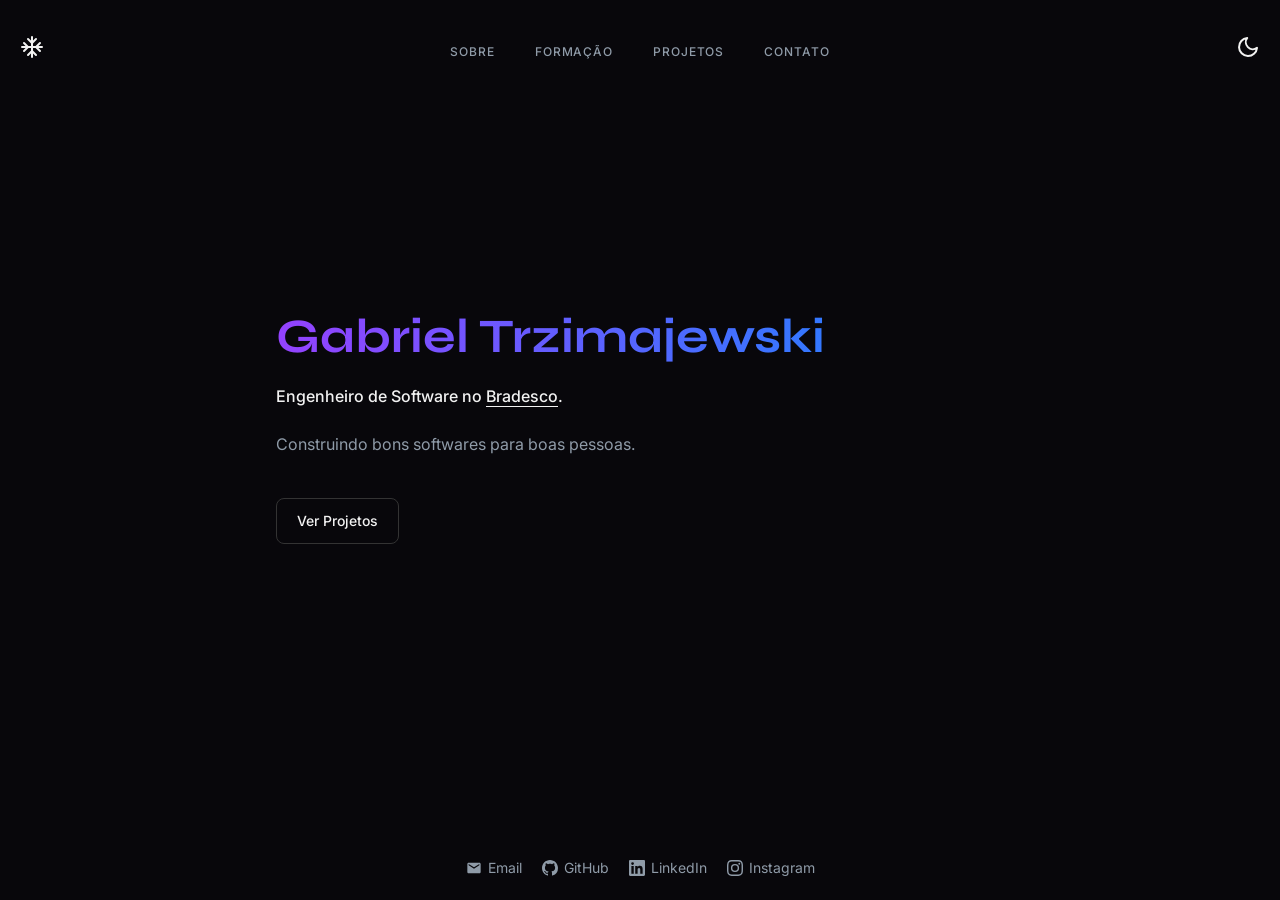
==== index.html @ 5c856bb3 "feat: complete portfolio — all 5 pages, CSS, JS, README" ====
<!DOCTYPE html>
<html lang="pt-BR">
<head>
  <meta charset="UTF-8" />
  <meta name="viewport" content="width=device-width, initial-scale=1.0" />
  <meta name="description" content="Gabriel Trzimajewski — Engenheiro de Software focado em backend, sistemas distribuídos e infraestrutura em nuvem." />
  <title>Gabriel Trzimajewski</title>
  <link rel="stylesheet" href="css/style.css" />
</head>
<body>

  <!-- ===== Navbar ===== -->
  <header class="navbar" role="banner">
    <!-- Logo -->
    <a href="index.html" class="navbar__logo" aria-label="Início">
      <!-- Snowflake icon (Lucide) -->
      <svg xmlns="http://www.w3.org/2000/svg" viewBox="0 0 24 24" fill="none" stroke="currentColor" stroke-width="2" stroke-linecap="round" stroke-linejoin="round" aria-hidden="true">
        <line x1="2" y1="12" x2="22" y2="12"/>
        <line x1="12" y1="2" x2="12" y2="22"/>
        <path d="M20 16l-4-4 4-4"/>
        <path d="M4 8l4 4-4 4"/>
        <path d="M16 4l-4 4-4-4"/>
        <path d="M8 20l4-4 4 4"/>
      </svg>
    </a>

    <!-- Right-side actions -->
    <div class="navbar__actions">
      <!-- Burger button (mobile only) -->
      <button id="burger-btn" class="btn-icon burger" aria-label="Abrir menu" aria-expanded="false" aria-controls="main-nav">
        <svg xmlns="http://www.w3.org/2000/svg" viewBox="0 0 24 24" fill="none" stroke="currentColor" stroke-width="2" stroke-linecap="round" stroke-linejoin="round" aria-hidden="true">
          <line x1="3" y1="6" x2="21" y2="6"/>
          <line x1="3" y1="12" x2="21" y2="12"/>
          <line x1="3" y1="18" x2="21" y2="18"/>
        </svg>
      </button>
      <!-- Theme toggle -->
      <button id="theme-toggle" class="btn-icon" aria-label="Ativar tema claro">
        <svg xmlns="http://www.w3.org/2000/svg" viewBox="0 0 24 24" fill="none" stroke="currentColor" stroke-width="2" stroke-linecap="round" stroke-linejoin="round" aria-hidden="true">
          <path d="M21 12.79A9 9 0 1111.21 3 7 7 0 0021 12.79z"/>
        </svg>
      </button>
    </div>

    <!-- Navigation links -->
    <nav id="main-nav" class="navbar__nav" aria-label="Navegação principal">
      <ul>
        <li><a href="sobre.html">Sobre</a></li>
        <li><a href="formacao.html">Formação</a></li>
        <li><a href="projetos.html">Projetos</a></li>
        <li><a href="contato.html">Contato</a></li>
      </ul>
    </nav>
  </header>

  <!-- ===== Home content ===== -->
  <div class="home-wrapper">
    <div class="home-content">
      <main class="home-inner">
        <h1>Gabriel Trzimajewski</h1>
        <div class="home-tagline">
          <strong>Engenheiro de Software no <a href="https://banco.bradesco" target="_blank" rel="noreferrer">Bradesco</a>.</strong>
          <p>Construindo bons softwares para boas pessoas.</p>
        </div>
        <a href="projetos.html" class="home-cta">Ver Projetos</a>
      </main>
    </div>

    <!-- ===== Footer ===== -->
    <footer>
      <a href="contato.html" class="footer__email" aria-label="Email">
        <svg viewBox="0 0 24 24" aria-hidden="true"><path d="M20 4H4c-1.1 0-2 .9-2 2v12c0 1.1.9 2 2 2h16c1.1 0 2-.9 2-2V6c0-1.1-.9-2-2-2zm0 4l-8 5-8-5V6l8 5 8-5v2z"/></svg>
        <span class="footer__label">Email</span>
      </a>
      <a href="https://github.com/Sn0wye" target="_blank" rel="noreferrer" class="footer__github" aria-label="GitHub">
        <svg viewBox="0 0 24 24" aria-hidden="true"><path d="M12 0C5.37 0 0 5.37 0 12c0 5.31 3.435 9.795 8.205 11.385.6.105.825-.255.825-.57 0-.285-.015-1.23-.015-2.235-3.015.555-3.795-.735-4.035-1.41-.135-.345-.72-1.41-1.23-1.695-.42-.225-1.02-.78-.015-.795.945-.015 1.62.87 1.845 1.23 1.08 1.815 2.805 1.305 3.495.99.105-.78.42-1.305.765-1.605-2.67-.3-5.46-1.335-5.46-5.925 0-1.305.465-2.385 1.23-3.225-.12-.3-.54-1.53.12-3.18 0 0 1.005-.315 3.3 1.23.96-.27 1.98-.405 3-.405s2.04.135 3 .405c2.295-1.56 3.3-1.23 3.3-1.23.66 1.65.24 2.88.12 3.18.765.84 1.23 1.905 1.23 3.225 0 4.605-2.805 5.625-5.475 5.925.435.375.81 1.095.81 2.22 0 1.605-.015 2.895-.015 3.3 0 .315.225.69.825.57A12.02 12.02 0 0024 12c0-6.63-5.37-12-12-12z"/></svg>
        <span class="footer__label">GitHub</span>
      </a>
      <a href="https://linkedin.com/in/trzimajewski" target="_blank" rel="noreferrer" class="footer__linkedin" aria-label="LinkedIn">
        <svg viewBox="0 0 24 24" aria-hidden="true"><path d="M20.447 20.452h-3.554v-5.569c0-1.328-.027-3.037-1.852-3.037-1.853 0-2.136 1.445-2.136 2.939v5.667H9.351V9h3.414v1.561h.046c.477-.9 1.637-1.85 3.37-1.85 3.601 0 4.267 2.37 4.267 5.455v6.286zM5.337 7.433a2.062 2.062 0 01-2.063-2.065 2.064 2.064 0 112.063 2.065zm1.782 13.019H3.555V9h3.564v11.452zM22.225 0H1.771C.792 0 0 .774 0 1.729v20.542C0 23.227.792 24 1.771 24h20.451C23.2 24 24 23.227 24 22.271V1.729C24 .774 23.2 0 22.222 0h.003z"/></svg>
        <span class="footer__label">LinkedIn</span>
      </a>
      <a href="https://instagram.com/gabtrzimajewski" target="_blank" rel="noreferrer" class="footer__instagram" aria-label="Instagram">
        <svg viewBox="0 0 24 24" aria-hidden="true"><path d="M12 2.163c3.204 0 3.584.012 4.85.07 3.252.148 4.771 1.691 4.919 4.919.058 1.265.069 1.645.069 4.849 0 3.205-.012 3.584-.069 4.849-.149 3.225-1.664 4.771-4.919 4.919-1.266.058-1.644.07-4.85.07-3.204 0-3.584-.012-4.849-.07-3.26-.149-4.771-1.699-4.919-4.92-.058-1.265-.07-1.644-.07-4.849 0-3.204.013-3.583.07-4.849.149-3.227 1.664-4.771 4.919-4.919 1.266-.057 1.645-.069 4.849-.069zM12 0C8.741 0 8.333.014 7.053.072 2.695.272.273 2.69.073 7.052.014 8.333 0 8.741 0 12c0 3.259.014 3.668.072 4.948.2 4.358 2.618 6.78 6.98 6.98C8.333 23.986 8.741 24 12 24c3.259 0 3.668-.014 4.948-.072 4.354-.2 6.782-2.618 6.979-6.98.059-1.28.073-1.689.073-4.948 0-3.259-.014-3.667-.072-4.947-.196-4.354-2.617-6.78-6.979-6.98C15.668.014 15.259 0 12 0zm0 5.838a6.162 6.162 0 100 12.324 6.162 6.162 0 000-12.324zM12 16a4 4 0 110-8 4 4 0 010 8zm6.406-11.845a1.44 1.44 0 100 2.881 1.44 1.44 0 000-2.881z"/></svg>
        <span class="footer__label">Instagram</span>
      </a>
    </footer>
  </div>

  <script src="js/main.js" defer></script>
</body>
</html>
---- css/style.css ----
/* =========================================
   Google Fonts
   ========================================= */
@import url('https://fonts.googleapis.com/css2?family=Inter:wght@400;500;700&family=Syne:wght@700&display=swap');

/* =========================================
   CSS Variables (dark theme default)
   ========================================= */
:root {
  /* Core palette */
  --bg:              #08070b;
  --primary:         #f2f2f2;
  --secondary:       #8f9ba8;
  --hover:           #212024;
  --border:          #333333;
  --scrollbar-track: #151417;

  /* Gradient accent colors */
  --pink:   #ff80bf;
  --purple: #9580ff;
  --cyan:   #80ffea;
  --green:  #8aff80;
  --blue:   #3378ff;
  --violet: #9442fe;
  --orange: #ffca80;
  --yellow: #ffff80;

  /* Social brand colors */
  --linkedin:  #0077b5;
  --instagram: #e1306c;

  /* Layout */
  --nav-desktop: 60px;
  --nav-mobile:  110px;
  --max-w:       48rem;
}

/* Light theme overrides */
body.light {
  --bg:              #f9f9f9;
  --primary:         #1a1a1a;
  --secondary:       #666666;
  --hover:           #ebebeb;
  --border:          #e5e5e5;
  --scrollbar-track: #e0e0e0;
}

/* =========================================
   Reset & Base
   ========================================= */
*, *::before, *::after {
  box-sizing: border-box;
  margin: 0;
  padding: 0;
}

html {
  scroll-behavior: smooth;
}

body {
  background-color: var(--bg);
  color: var(--secondary);
  font-family: 'Inter', sans-serif;
  font-size: 1rem;
  line-height: 1.75;
  transition: background-color 0.2s ease-in-out, color 0.2s ease-in-out;
  -webkit-font-smoothing: antialiased;
}

/* Custom scrollbar */
::-webkit-scrollbar {
  width: 6px;
}
::-webkit-scrollbar-track {
  background: var(--scrollbar-track);
}
::-webkit-scrollbar-thumb {
  background: var(--primary);
  border-radius: 8px;
}

/* =========================================
   Typography
   ========================================= */
h1 {
  font-family: 'Syne', sans-serif;
  font-size: 3rem;
  line-height: 3.125rem;
  margin-bottom: 1.25rem;
  /* Gradient text — colour set per-page via class */
  background-clip: text;
  -webkit-background-clip: text;
  -webkit-text-fill-color: transparent;
  color: var(--primary); /* fallback for browsers without gradient-clip */
}

h2 {
  font-family: 'Syne', sans-serif;
  font-size: 1.5rem;
  color: var(--primary);
  margin-top: 3.5rem;
  margin-bottom: 0;
}

h3 {
  font-size: 1.125rem;
  font-weight: 700;
  color: var(--primary);
  margin-top: 1.25rem;
}

p {
  color: var(--secondary);
  margin: 1.25rem 0;
}

a {
  color: var(--primary);
  text-decoration: none;
  border-bottom: 1px solid var(--primary);
  transition: opacity 0.2s ease-in-out;
}
a:hover,
a:focus {
  opacity: 0.8;
}

/* Focus ring for keyboard navigation */
:focus-visible {
  outline: 2px solid var(--primary);
  outline-offset: 2px;
}

strong {
  color: var(--primary);
  font-weight: 500;
}

code {
  background: #151417;
  color: var(--primary);
  font-size: 0.9375rem;
  padding: 0.125rem 0.375rem;
  border-radius: 0.5rem;
}

ul {
  list-style: disc;
  list-style-position: inside;
}

li {
  color: var(--secondary);
  margin: 0.25rem 0;
}

img {
  border-radius: 0.5rem;
  max-width: 100%;
  height: auto;
  display: block;
}

/* =========================================
   Layout Shell
   ========================================= */
.page-wrapper {
  min-height: 100vh;
  display: flex;
  flex-direction: column;
}

/* Main content container — shared by all inner pages */
.container {
  width: 100%;
  max-width: var(--max-w);
  margin: 0 auto;
  padding: var(--nav-mobile) 1.25rem 2.5rem;
  flex: 1;
}

/* =========================================
   Navbar
   ========================================= */
.navbar {
  position: absolute;
  top: 0;
  left: 0;
  right: 0;
  z-index: 30;
  min-height: var(--nav-desktop);
  display: flex;
  flex-wrap: wrap;
  align-items: center;
  padding: 0.75rem 0;
}

/* Logo — snowflake icon */
.navbar__logo {
  order: 1;
  margin-left: 0.75rem;
  display: flex;
  align-items: center;
  border-bottom: none;
  padding: 0.5rem;
  border-radius: 0.5rem;
  color: var(--primary);
  transition: background-color 0.2s ease-in-out;
}
.navbar__logo:hover,
.navbar__logo:focus {
  background-color: var(--hover);
  opacity: 1;
}
.navbar__logo svg {
  width: 24px;
  height: 24px;
}

/* Nav links */
.navbar__nav {
  order: 3;
  flex: 1;
  flex-basis: 100%;
  text-align: center;
  overflow-x: auto;
}
.navbar__nav ul {
  display: inline-flex;
  list-style: none;
  justify-content: center;
  position: relative;
  top: 5px;
}
.navbar__nav li {
  list-style: none;
}
.navbar__nav a {
  position: relative;
  display: inline-block;
  padding: 1.25rem;
  font-size: 0.75rem;
  font-weight: 500;
  text-transform: uppercase;
  letter-spacing: 0.075em;
  color: var(--secondary);
  border-bottom: none;
  transition: color 0.2s ease-in-out;
}
.navbar__nav a:hover,
.navbar__nav a:focus {
  color: var(--primary);
  opacity: 1;
}
.navbar__nav a.active {
  color: var(--primary);
}
/* Active indicator — short white line above link text */
.navbar__nav a.active::after {
  content: '';
  position: absolute;
  left: 0;
  right: 0;
  top: 1.125rem;
  height: 1px;
  width: 1.25rem;
  background: var(--primary);
  margin: 0 auto;
}

/* Right-side actions */
.navbar__actions {
  order: 2;
  margin-left: auto;
  margin-right: 0.75rem;
  display: flex;
  align-items: center;
  gap: 0.25rem;
}

/* Icon button (theme toggle, burger) */
.btn-icon {
  display: flex;
  align-items: center;
  justify-content: center;
  background: transparent;
  border: none;
  border-radius: 0.5rem;
  padding: 0.5rem;
  cursor: pointer;
  color: var(--primary);
  transition: background-color 0.2s ease-in-out;
}
.btn-icon:hover {
  background-color: var(--hover);
}
.btn-icon svg {
  width: 24px;
  height: 24px;
}

/* Burger button — hidden on desktop */
.burger {
  display: none;
}

/* =========================================
   Footer
   ========================================= */
footer {
  display: flex;
  align-items: center;
  justify-content: center;
  gap: 1.25rem;
  padding: 1.25rem 0;
  background: transparent;
}
footer a {
  display: flex;
  align-items: center;
  gap: 0.375rem;
  border-bottom: none;
  color: var(--secondary);
  font-size: 0.875rem;
  transition: color 0.2s ease-in-out, opacity 0.2s ease-in-out;
}
footer a:hover {
  opacity: 1;
}
footer a svg {
  width: 16px;
  height: 16px;
  flex-shrink: 0;
  fill: currentColor;
}
footer .footer__github:hover   { color: var(--primary); }
footer .footer__linkedin:hover { color: var(--linkedin); }
footer .footer__instagram:hover{ color: var(--instagram); }
footer .footer__email:hover    { color: var(--primary); }

/* Labels hidden on mobile, shown on desktop */
.footer__label {
  display: none;
}

/* =========================================
   Home Page
   ========================================= */
.home-wrapper {
  min-height: 100vh;
  display: flex;
  flex-direction: column;
}

.home-content {
  flex: 1;
  display: flex;
  align-items: center;
  max-width: var(--max-w);
  width: 100%;
  margin: 0 auto;
  padding: var(--nav-mobile) 1.25rem 2.5rem;
}

.home-inner {
  position: relative;
  z-index: 10;
}

.home-inner h1 {
  background-image: linear-gradient(to right, var(--violet), var(--blue));
}

.home-tagline {
  display: flex;
  flex-direction: column;
}

.home-cta {
  display: inline-block;
  margin-top: 1.25rem;
  padding: 0.625rem 1.25rem;
  border: 1px solid var(--border);
  border-bottom: 1px solid var(--border);
  border-radius: 0.5rem;
  color: var(--primary);
  font-size: 0.875rem;
  font-weight: 500;
  transition: background-color 0.2s ease-in-out, border-color 0.2s ease-in-out;
}
.home-cta:hover {
  background-color: var(--hover);
  border-color: var(--primary);
  opacity: 1;
}

/* =========================================
   Per-page h1 gradient classes
   ========================================= */
.grad-sobre    h1 { background-image: linear-gradient(to bottom right, var(--pink), var(--purple)); }
.grad-formacao h1 { background-image: linear-gradient(to bottom right, var(--orange), var(--yellow)); }
.grad-projetos h1 { background-image: linear-gradient(to bottom right, var(--cyan), var(--green)); }
.grad-contato  h1 { background-image: linear-gradient(to bottom right, var(--purple), var(--cyan)); }

/* =========================================
   Two-column layout (sobre page)
   ========================================= */
.two-col {
  display: flex;
  flex-direction: column;
  justify-content: space-between;
  gap: 1.25rem;
  margin: 1rem 0;
}
.two-col__col {
  width: 100%;
}

/* =========================================
   Career / Education entries
   ========================================= */
.entry {
  margin-bottom: 2.5rem;
}
.entry h3 {
  margin-top: 1.25rem;
}
.entry p {
  margin: 0;
}
.entry .entry__sub {
  margin-top: 0.125rem;
}
/* Span mimicking an anchor for non-linked companies */
.entry__company-label {
  color: var(--primary);
  border-bottom: 1px solid var(--primary);
  cursor: default;
  transition: opacity 0.2s ease-in-out;
}

/* =========================================
   Skill tags (formacao page)
   ========================================= */
.skills {
  display: flex;
  flex-wrap: wrap;
  gap: 0.5rem;
  margin-top: 1rem;
}
.skill-tag {
  display: inline-block;
  padding: 0.25rem 0.75rem;
  border: 1px solid var(--border);
  border-radius: 9999px;
  font-size: 0.8125rem;
  color: var(--secondary);
  transition: color 0.2s ease-in-out, border-color 0.2s ease-in-out;
}
.skill-tag:hover {
  color: var(--primary);
  border-color: var(--primary);
}

/* =========================================
   Featured Project cards (projetos page)
   ========================================= */
.featured-projects {
  display: flex;
  flex-wrap: wrap;
  margin-top: 0.625rem;
  margin-bottom: -1.25rem;
}

.project-card {
  position: relative;
  display: flex;
  flex-direction: column;
  min-width: 160px;
  max-width: 160px;
  padding: 1.25rem;
  border-bottom: none;
  border-radius: 0.5rem;
  color: inherit;
  transition: opacity 0.2s ease-in-out;
}
.project-card:hover {
  opacity: 1;
}
/* Hover background via pseudo-element (avoids layout shift) */
.project-card::before {
  content: '';
  position: absolute;
  inset: 0;
  z-index: -1;
  border-radius: 0.5rem;
  background-color: var(--hover);
  opacity: 0;
  transition: opacity 0.2s ease-in-out;
}
.project-card:hover::before {
  opacity: 1;
}
.project-card h3 {
  margin: 0 0 0.25rem;
  padding: 0;
  font-size: 1.125rem;
  color: var(--primary);
}
.project-card p {
  margin: 0;
  line-height: 1.5;
  font-size: 0.875rem;
}

/* All projects + crafts two-column grid */
.projects-cols {
  display: grid;
  grid-template-columns: 1fr 1fr;
  gap: 0 2rem;
}

/* =========================================
   Contact Form (contato page)
   ========================================= */
.contact-form {
  max-width: 400px;
  display: flex;
  flex-direction: column;
  gap: 0.5rem;
  margin-top: 1.25rem;
}

.form-group {
  display: flex;
  flex-direction: column;
  gap: 0.25rem;
}

.form-group label {
  font-size: 0.875rem;
  color: var(--secondary);
  text-transform: lowercase;
}

.form-group input,
.form-group textarea {
  background: var(--hover);
  border: 1px solid var(--border);
  border-radius: 0.5rem;
  color: var(--primary);
  font-family: 'Inter', sans-serif;
  font-size: 1rem;
  padding: 0.5rem 0.75rem;
  outline: none;
  width: 100%;
  transition: border-color 0.2s ease-in-out;
}
.form-group input:focus,
.form-group textarea:focus {
  border-color: var(--primary);
}
.form-group input::placeholder,
.form-group textarea::placeholder {
  color: var(--secondary);
  opacity: 0.6;
}
.form-group textarea {
  resize: vertical;
  min-height: 120px;
}

/* Inline field error */
.field-error {
  font-size: 0.8125rem;
  color: #ff9580;
  display: none;
}
.field-error.visible {
  display: block;
}

/* Submit button */
.btn-submit {
  margin-top: 0.75rem;
  padding: 0.625rem 1.25rem;
  border: 1px solid var(--border);
  border-radius: 0.5rem;
  background: var(--primary);
  color: var(--bg);
  font-family: 'Inter', sans-serif;
  font-size: 1rem;
  font-weight: 500;
  cursor: pointer;
  width: 100%;
  transition: background-color 0.2s ease-in-out, color 0.2s ease-in-out, border-color 0.2s ease-in-out;
}
.btn-submit:hover {
  background: transparent;
  color: var(--primary);
  border-color: var(--primary);
}

/* Success message (hidden by default) */
.form-success {
  display: none;
  padding: 1rem;
  border: 1px solid var(--border);
  border-radius: 0.5rem;
  color: var(--green);
  font-size: 0.9375rem;
  margin-top: 1rem;
}
.form-success.visible {
  display: block;
}

/* =========================================
   Responsive — Desktop >= 768px
   ========================================= */
@media (min-width: 768px) {
  /* Reduce top padding now that navbar is single-row */
  .container {
    padding-top: var(--nav-desktop);
  }

  /* Restore natural navbar order */
  .navbar__nav {
    order: 2;
    flex-basis: initial;
  }
  .navbar__actions {
    order: 3;
  }

  /* Two-column layout unlocks on desktop */
  .two-col {
    flex-direction: row;
  }
  .two-col__col {
    width: 48%;
  }

  /* Show footer text labels */
  .footer__label {
    display: block;
  }

  /* Home page top padding adjustment */
  .home-content {
    padding-top: var(--nav-desktop);
  }
}

/* =========================================
   Responsive — Mobile < 768px
   ========================================= */
@media (max-width: 767px) {
  /* Smaller h1 on narrow screens */
  h1 {
    font-size: 2.25rem;
    line-height: 2.5rem;
  }

  /* Show burger, hide nav by default */
  .burger {
    display: flex;
  }
  .navbar__nav {
    display: none;
  }
  .navbar__nav.open {
    display: block;
  }

  /* Stack projects to single column */
  .projects-cols {
    grid-template-columns: 1fr;
  }

  /* Project cards go full-width on mobile */
  .project-card {
    max-width: 100%;
    min-width: 0;
  }
}
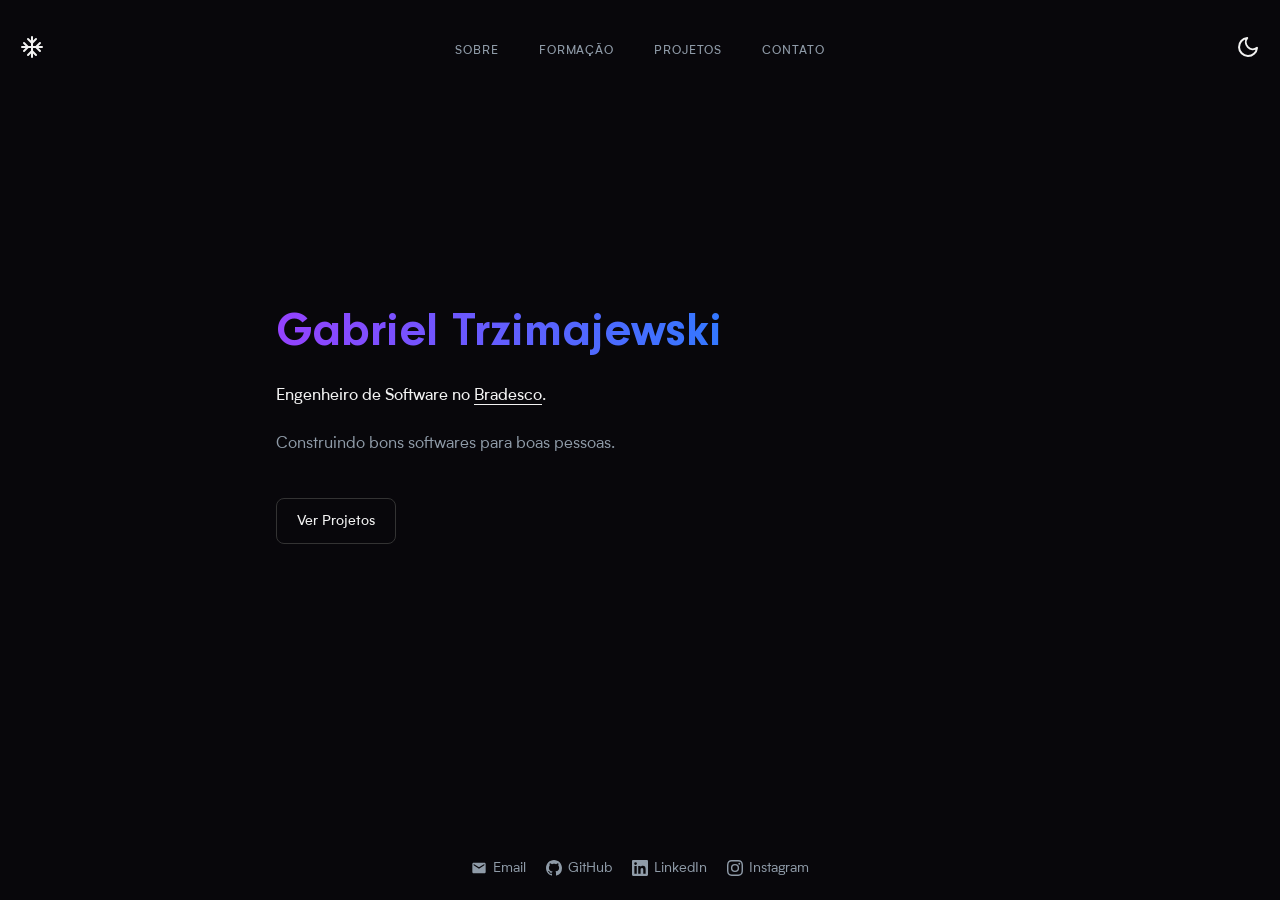
==== commit fa94bb0b: "feat: add homepage with fixed navbar styling" ====
--- a/index.html
+++ b/index.html
@@ -9,29 +9,22 @@
 </head>
 <body>
 
-  <!-- ===== Navbar ===== -->
+  <!-- Navbar -->
   <header class="navbar" role="banner">
-    <!-- Logo -->
     <a href="index.html" class="navbar__logo" aria-label="Início">
-      <!-- Snowflake icon (Lucide) -->
+      <!-- Snowflake icon -->
       <svg xmlns="http://www.w3.org/2000/svg" viewBox="0 0 24 24" fill="none" stroke="currentColor" stroke-width="2" stroke-linecap="round" stroke-linejoin="round" aria-hidden="true">
-        <line x1="2" y1="12" x2="22" y2="12"/>
-        <line x1="12" y1="2" x2="12" y2="22"/>
-        <path d="M20 16l-4-4 4-4"/>
-        <path d="M4 8l4 4-4 4"/>
-        <path d="M16 4l-4 4-4-4"/>
-        <path d="M8 20l4-4 4 4"/>
+        <line x1="2" y1="12" x2="22" y2="12"/><line x1="12" y1="2" x2="12" y2="22"/>
+        <path d="M20 16l-4-4 4-4"/><path d="M4 8l4 4-4 4"/>
+        <path d="M16 4l-4 4-4-4"/><path d="M8 20l4-4 4 4"/>
       </svg>
     </a>
 
-    <!-- Right-side actions -->
     <div class="navbar__actions">
-      <!-- Burger button (mobile only) -->
+      <!-- Burger (mobile only) -->
       <button id="burger-btn" class="btn-icon burger" aria-label="Abrir menu" aria-expanded="false" aria-controls="main-nav">
         <svg xmlns="http://www.w3.org/2000/svg" viewBox="0 0 24 24" fill="none" stroke="currentColor" stroke-width="2" stroke-linecap="round" stroke-linejoin="round" aria-hidden="true">
-          <line x1="3" y1="6" x2="21" y2="6"/>
-          <line x1="3" y1="12" x2="21" y2="12"/>
-          <line x1="3" y1="18" x2="21" y2="18"/>
+          <line x1="3" y1="6" x2="21" y2="6"/><line x1="3" y1="12" x2="21" y2="12"/><line x1="3" y1="18" x2="21" y2="18"/>
         </svg>
       </button>
       <!-- Theme toggle -->
@@ -42,7 +35,7 @@
       </button>
     </div>
 
-    <!-- Navigation links -->
+    <!-- Nav -->
     <nav id="main-nav" class="navbar__nav" aria-label="Navegação principal">
       <ul>
         <li><a href="sobre.html">Sobre</a></li>
@@ -53,7 +46,7 @@
     </nav>
   </header>
 
-  <!-- ===== Home content ===== -->
+  <!-- Home content -->
   <div class="home-wrapper">
     <div class="home-content">
       <main class="home-inner">
@@ -66,7 +59,7 @@
       </main>
     </div>
 
-    <!-- ===== Footer ===== -->
+    <!-- Footer -->
     <footer>
       <a href="contato.html" class="footer__email" aria-label="Email">
         <svg viewBox="0 0 24 24" aria-hidden="true"><path d="M20 4H4c-1.1 0-2 .9-2 2v12c0 1.1.9 2 2 2h16c1.1 0 2-.9 2-2V6c0-1.1-.9-2-2-2zm0 4l-8 5-8-5V6l8 5 8-5v2z"/></svg>
--- a/css/style.css
+++ b/css/style.css
@@ -1,687 +1,805 @@
 /* =========================================
-   Google Fonts
-   ========================================= */
-@import url('https://fonts.googleapis.com/css2?family=Inter:wght@400;500;700&family=Syne:wght@700&display=swap');
+   Custom Fonts (@font-face)
+   ========================================= */
+
+/* Biotif - Body font */
+@font-face {
+	font-family: "Biotif";
+	src: url("../assets/fonts/Biotif-Regular.woff2") format("woff2");
+	font-weight: 400;
+	font-style: normal;
+	font-display: swap;
+}
+
+@font-face {
+	font-family: "Biotif";
+	src: url("../assets/fonts/Biotif-Medium.woff2") format("woff2");
+	font-weight: 500;
+	font-style: normal;
+	font-display: swap;
+}
+
+@font-face {
+	font-family: "Biotif";
+	src: url("../assets/fonts/Biotif-Bold.woff2") format("woff2");
+	font-weight: 700;
+	font-style: normal;
+	font-display: swap;
+}
+
+@font-face {
+	font-family: "Biotif";
+	src: url("../assets/fonts/Biotif-RegularItalic.woff2") format("woff2");
+	font-weight: 400;
+	font-style: italic;
+	font-display: swap;
+}
+
+/* NeuzeitGrotesk - Heading font */
+@font-face {
+	font-family: "NeuzeitGrotesk";
+	src: url("../assets/fonts/NeuzeitGrotesk-Bold.woff2") format("woff2");
+	font-weight: 700;
+	font-style: normal;
+	font-display: swap;
+}
 
 /* =========================================
    CSS Variables (dark theme default)
    ========================================= */
 :root {
-  /* Core palette */
-  --bg:              #08070b;
-  --primary:         #f2f2f2;
-  --secondary:       #8f9ba8;
-  --hover:           #212024;
-  --border:          #333333;
-  --scrollbar-track: #151417;
-
-  /* Gradient accent colors */
-  --pink:   #ff80bf;
-  --purple: #9580ff;
-  --cyan:   #80ffea;
-  --green:  #8aff80;
-  --blue:   #3378ff;
-  --violet: #9442fe;
-  --orange: #ffca80;
-  --yellow: #ffff80;
-
-  /* Social brand colors */
-  --linkedin:  #0077b5;
-  --instagram: #e1306c;
-
-  /* Layout */
-  --nav-desktop: 60px;
-  --nav-mobile:  110px;
-  --max-w:       48rem;
+	/* Core palette */
+	--bg: #08070b;
+	--primary: #f2f2f2;
+	--secondary: #8f9ba8;
+	--hover: #212024;
+	--border: #333333;
+	--scrollbar-track: #151417;
+
+	/* Gradient accent colors */
+	--pink: #ff80bf;
+	--purple: #9580ff;
+	--cyan: #80ffea;
+	--green: #8aff80;
+	--blue: #3378ff;
+	--violet: #9442fe;
+	--orange: #ffca80;
+	--yellow: #ffff80;
+
+	/* Social brand colors */
+	--linkedin: #0077b5;
+	--instagram: #e1306c;
+
+	/* Layout */
+	--nav-desktop: 60px;
+	--nav-mobile: 110px;
+	--max-w: 48rem;
 }
 
 /* Light theme overrides */
 body.light {
-  --bg:              #f9f9f9;
-  --primary:         #1a1a1a;
-  --secondary:       #666666;
-  --hover:           #ebebeb;
-  --border:          #e5e5e5;
-  --scrollbar-track: #e0e0e0;
+	--bg: #f9f9f9;
+	--primary: #1a1a1a;
+	--secondary: #666666;
+	--hover: #ebebeb;
+	--border: #e5e5e5;
+	--scrollbar-track: #e0e0e0;
 }
 
 /* =========================================
    Reset & Base
    ========================================= */
-*, *::before, *::after {
-  box-sizing: border-box;
-  margin: 0;
-  padding: 0;
+*,
+*::before,
+*::after {
+	box-sizing: border-box;
+	margin: 0;
+	padding: 0;
 }
 
 html {
-  scroll-behavior: smooth;
+	scroll-behavior: smooth;
 }
 
 body {
-  background-color: var(--bg);
-  color: var(--secondary);
-  font-family: 'Inter', sans-serif;
-  font-size: 1rem;
-  line-height: 1.75;
-  transition: background-color 0.2s ease-in-out, color 0.2s ease-in-out;
-  -webkit-font-smoothing: antialiased;
+	background-color: var(--bg);
+	color: var(--secondary);
+	font-family:
+		"Biotif",
+		-apple-system,
+		BlinkMacSystemFont,
+		"Segoe UI",
+		sans-serif;
+	font-size: 1rem;
+	line-height: 1.75;
+	transition:
+		background-color 0.2s ease-in-out,
+		color 0.2s ease-in-out;
+	-webkit-font-smoothing: antialiased;
 }
 
 /* Custom scrollbar */
 ::-webkit-scrollbar {
-  width: 6px;
+	width: 6px;
 }
 ::-webkit-scrollbar-track {
-  background: var(--scrollbar-track);
+	background: var(--scrollbar-track);
 }
 ::-webkit-scrollbar-thumb {
-  background: var(--primary);
-  border-radius: 8px;
+	background: var(--primary);
+	border-radius: 8px;
 }
 
 /* =========================================
    Typography
    ========================================= */
 h1 {
-  font-family: 'Syne', sans-serif;
-  font-size: 3rem;
-  line-height: 3.125rem;
-  margin-bottom: 1.25rem;
-  /* Gradient text — colour set per-page via class */
-  background-clip: text;
-  -webkit-background-clip: text;
-  -webkit-text-fill-color: transparent;
-  color: var(--primary); /* fallback for browsers without gradient-clip */
+	font-family:
+		"NeuzeitGrotesk",
+		-apple-system,
+		BlinkMacSystemFont,
+		"Segoe UI",
+		sans-serif;
+	font-size: 3rem;
+	line-height: 3.125rem;
+	margin-bottom: 1.25rem;
+	/* Gradient text — colour set per-page via class */
+	background-clip: text;
+	-webkit-background-clip: text;
+	-webkit-text-fill-color: transparent;
+	color: var(--primary); /* fallback for browsers without gradient-clip */
 }
 
 h2 {
-  font-family: 'Syne', sans-serif;
-  font-size: 1.5rem;
-  color: var(--primary);
-  margin-top: 3.5rem;
-  margin-bottom: 0;
+	font-family:
+		"NeuzeitGrotesk",
+		-apple-system,
+		BlinkMacSystemFont,
+		"Segoe UI",
+		sans-serif;
+	font-size: 1.5rem;
+	color: var(--primary);
+	margin-top: 3.5rem;
+	margin-bottom: 0;
 }
 
 h3 {
-  font-size: 1.125rem;
-  font-weight: 700;
-  color: var(--primary);
-  margin-top: 1.25rem;
+	font-size: 1.125rem;
+	font-weight: 700;
+	color: var(--primary);
+	margin-top: 1.25rem;
 }
 
 p {
-  color: var(--secondary);
-  margin: 1.25rem 0;
+	color: var(--secondary);
+	margin: 1.25rem 0;
 }
 
 a {
-  color: var(--primary);
-  text-decoration: none;
-  border-bottom: 1px solid var(--primary);
-  transition: opacity 0.2s ease-in-out;
+	color: var(--primary);
+	text-decoration: none;
+	border-bottom: 1px solid var(--primary);
+	transition: opacity 0.2s ease-in-out;
 }
 a:hover,
 a:focus {
-  opacity: 0.8;
+	opacity: 0.8;
 }
 
 /* Focus ring for keyboard navigation */
 :focus-visible {
-  outline: 2px solid var(--primary);
-  outline-offset: 2px;
+	outline: 2px solid var(--primary);
+	outline-offset: 2px;
 }
 
 strong {
-  color: var(--primary);
-  font-weight: 500;
+	color: var(--primary);
+	font-weight: 500;
 }
 
 code {
-  background: #151417;
-  color: var(--primary);
-  font-size: 0.9375rem;
-  padding: 0.125rem 0.375rem;
-  border-radius: 0.5rem;
+	background: #151417;
+	color: var(--primary);
+	font-size: 0.9375rem;
+	padding: 0.125rem 0.375rem;
+	border-radius: 0.5rem;
 }
 
 ul {
-  list-style: disc;
-  list-style-position: inside;
+	list-style: disc;
+	list-style-position: inside;
 }
 
 li {
-  color: var(--secondary);
-  margin: 0.25rem 0;
+	color: var(--secondary);
+	margin: 0.25rem 0;
 }
 
 img {
-  border-radius: 0.5rem;
-  max-width: 100%;
-  height: auto;
-  display: block;
+	border-radius: 0.5rem;
+	max-width: 100%;
+	height: auto;
+	display: block;
 }
 
 /* =========================================
    Layout Shell
    ========================================= */
 .page-wrapper {
-  min-height: 100vh;
-  display: flex;
-  flex-direction: column;
+	min-height: 100vh;
+	display: flex;
+	flex-direction: column;
 }
 
 /* Main content container — shared by all inner pages */
 .container {
-  width: 100%;
-  max-width: var(--max-w);
-  margin: 0 auto;
-  padding: var(--nav-mobile) 1.25rem 2.5rem;
-  flex: 1;
+	width: 100%;
+	max-width: var(--max-w);
+	margin: 0 auto;
+	padding: var(--nav-mobile) 1.25rem 2.5rem;
+	flex: 1;
 }
 
 /* =========================================
    Navbar
    ========================================= */
 .navbar {
-  position: absolute;
-  top: 0;
-  left: 0;
-  right: 0;
-  z-index: 30;
-  min-height: var(--nav-desktop);
-  display: flex;
-  flex-wrap: wrap;
-  align-items: center;
-  padding: 0.75rem 0;
+	position: absolute;
+	top: 0;
+	left: 0;
+	right: 0;
+	z-index: 30;
+	min-height: var(--nav-desktop);
+	display: flex;
+	flex-wrap: wrap;
+	align-items: center;
+	padding: 0.75rem 0;
 }
 
 /* Logo — snowflake icon */
 .navbar__logo {
-  order: 1;
-  margin-left: 0.75rem;
-  display: flex;
-  align-items: center;
-  border-bottom: none;
-  padding: 0.5rem;
-  border-radius: 0.5rem;
-  color: var(--primary);
-  transition: background-color 0.2s ease-in-out;
+	order: 1;
+	margin-left: 0.75rem;
+	display: flex;
+	align-items: center;
+	border-bottom: none;
+	padding: 0.5rem;
+	border-radius: 0.5rem;
+	color: var(--primary);
+	transition: background-color 0.2s ease-in-out;
 }
 .navbar__logo:hover,
 .navbar__logo:focus {
-  background-color: var(--hover);
-  opacity: 1;
+	background-color: var(--hover);
+	opacity: 1;
 }
 .navbar__logo svg {
-  width: 24px;
-  height: 24px;
+	width: 24px;
+	height: 24px;
+}
+
+/* Nav container */
+.navbar__nav {
+	order: 3;
+	flex: 1;
+	flex-basis: 100%;
+	text-align: center;
+	overflow-x: auto;
+}
+.navbar__nav ul {
+	display: inline-flex;
+	list-style: none;
+	justify-content: center;
+	position: relative;
+	top: 5px;
+}
+.navbar__nav li {
+	list-style: none;
 }
 
 /* Nav links */
-.navbar__nav {
-  order: 3;
-  flex: 1;
-  flex-basis: 100%;
-  text-align: center;
-  overflow-x: auto;
-}
-.navbar__nav ul {
-  display: inline-flex;
-  list-style: none;
-  justify-content: center;
-  position: relative;
-  top: 5px;
-}
-.navbar__nav li {
-  list-style: none;
-}
 .navbar__nav a {
-  position: relative;
-  display: inline-block;
-  padding: 1.25rem;
-  font-size: 0.75rem;
-  font-weight: 500;
-  text-transform: uppercase;
-  letter-spacing: 0.075em;
-  color: var(--secondary);
-  border-bottom: none;
-  transition: color 0.2s ease-in-out;
+	position: relative;
+	display: inline-block;
+	padding: 1.25rem;
+	font-size: 0.75rem;
+	font-weight: 500;
+	text-transform: uppercase;
+	letter-spacing: 0.075em;
+	color: var(--secondary);
+	border-bottom: none;
+	transition: color 0.2s ease-in-out;
 }
 .navbar__nav a:hover,
 .navbar__nav a:focus {
-  color: var(--primary);
-  opacity: 1;
+	color: var(--primary);
+	opacity: 1;
 }
 .navbar__nav a.active {
-  color: var(--primary);
-}
-/* Active indicator — short white line above link text */
-.navbar__nav a.active::after {
-  content: '';
-  position: absolute;
-  left: 0;
-  right: 0;
-  top: 1.125rem;
-  height: 1px;
-  width: 1.25rem;
-  background: var(--primary);
-  margin: 0 auto;
+	color: var(--primary);
+}
+
+/* Hover background — appears behind text via pseudo-element */
+.navbar__nav a::before {
+	content: "";
+	position: absolute;
+	inset: 0;
+	z-index: -1;
+	border-radius: 0.5rem;
+	background-color: var(--hover);
+	opacity: 0;
+	transition: opacity 0.2s ease-in-out;
+}
+.navbar__nav a:hover::before {
+	opacity: 1;
 }
 
 /* Right-side actions */
 .navbar__actions {
-  order: 2;
-  margin-left: auto;
-  margin-right: 0.75rem;
-  display: flex;
-  align-items: center;
-  gap: 0.25rem;
+	order: 2;
+	margin-left: auto;
+	margin-right: 0.75rem;
+	display: flex;
+	align-items: center;
+	gap: 0.25rem;
 }
 
 /* Icon button (theme toggle, burger) */
 .btn-icon {
-  display: flex;
-  align-items: center;
-  justify-content: center;
-  background: transparent;
-  border: none;
-  border-radius: 0.5rem;
-  padding: 0.5rem;
-  cursor: pointer;
-  color: var(--primary);
-  transition: background-color 0.2s ease-in-out;
+	display: flex;
+	align-items: center;
+	justify-content: center;
+	background: transparent;
+	border: none;
+	border-radius: 0.5rem;
+	padding: 0.5rem;
+	cursor: pointer;
+	color: var(--primary);
+	transition: background-color 0.2s ease-in-out;
 }
 .btn-icon:hover {
-  background-color: var(--hover);
+	background-color: var(--hover);
 }
 .btn-icon svg {
-  width: 24px;
-  height: 24px;
+	width: 24px;
+	height: 24px;
 }
 
 /* Burger button — hidden on desktop */
 .burger {
-  display: none;
+	display: none;
 }
 
 /* =========================================
    Footer
    ========================================= */
 footer {
-  display: flex;
-  align-items: center;
-  justify-content: center;
-  gap: 1.25rem;
-  padding: 1.25rem 0;
-  background: transparent;
+	display: flex;
+	align-items: center;
+	justify-content: center;
+	gap: 1.25rem;
+	padding: 1.25rem 0;
+	background: transparent;
 }
 footer a {
-  display: flex;
-  align-items: center;
-  gap: 0.375rem;
-  border-bottom: none;
-  color: var(--secondary);
-  font-size: 0.875rem;
-  transition: color 0.2s ease-in-out, opacity 0.2s ease-in-out;
+	display: flex;
+	align-items: center;
+	gap: 0.375rem;
+	border-bottom: none;
+	color: var(--secondary);
+	font-size: 0.875rem;
+	transition:
+		color 0.2s ease-in-out,
+		opacity 0.2s ease-in-out;
 }
 footer a:hover {
-  opacity: 1;
+	opacity: 1;
 }
 footer a svg {
-  width: 16px;
-  height: 16px;
-  flex-shrink: 0;
-  fill: currentColor;
-}
-footer .footer__github:hover   { color: var(--primary); }
-footer .footer__linkedin:hover { color: var(--linkedin); }
-footer .footer__instagram:hover{ color: var(--instagram); }
-footer .footer__email:hover    { color: var(--primary); }
+	width: 16px;
+	height: 16px;
+	flex-shrink: 0;
+	fill: currentColor;
+}
+footer .footer__github:hover {
+	color: var(--primary);
+}
+footer .footer__linkedin:hover {
+	color: var(--linkedin);
+}
+footer .footer__instagram:hover {
+	color: var(--instagram);
+}
+footer .footer__email:hover {
+	color: var(--primary);
+}
 
 /* Labels hidden on mobile, shown on desktop */
 .footer__label {
-  display: none;
+	display: none;
 }
 
 /* =========================================
    Home Page
    ========================================= */
 .home-wrapper {
-  min-height: 100vh;
-  display: flex;
-  flex-direction: column;
+	min-height: 100vh;
+	display: flex;
+	flex-direction: column;
 }
 
 .home-content {
-  flex: 1;
-  display: flex;
-  align-items: center;
-  max-width: var(--max-w);
-  width: 100%;
-  margin: 0 auto;
-  padding: var(--nav-mobile) 1.25rem 2.5rem;
+	flex: 1;
+	display: flex;
+	align-items: center;
+	max-width: var(--max-w);
+	width: 100%;
+	margin: 0 auto;
+	padding: var(--nav-mobile) 1.25rem 2.5rem;
 }
 
 .home-inner {
-  position: relative;
-  z-index: 10;
+	position: relative;
+	z-index: 10;
 }
 
 .home-inner h1 {
-  background-image: linear-gradient(to right, var(--violet), var(--blue));
+	background-image: linear-gradient(to right, var(--violet), var(--blue));
 }
 
 .home-tagline {
-  display: flex;
-  flex-direction: column;
+	display: flex;
+	flex-direction: column;
 }
 
 .home-cta {
-  display: inline-block;
-  margin-top: 1.25rem;
-  padding: 0.625rem 1.25rem;
-  border: 1px solid var(--border);
-  border-bottom: 1px solid var(--border);
-  border-radius: 0.5rem;
-  color: var(--primary);
-  font-size: 0.875rem;
-  font-weight: 500;
-  transition: background-color 0.2s ease-in-out, border-color 0.2s ease-in-out;
+	display: inline-block;
+	margin-top: 1.25rem;
+	padding: 0.625rem 1.25rem;
+	border: 1px solid var(--border);
+	border-bottom: 1px solid var(--border);
+	border-radius: 0.5rem;
+	color: var(--primary);
+	font-size: 0.875rem;
+	font-weight: 500;
+	transition:
+		background-color 0.2s ease-in-out,
+		border-color 0.2s ease-in-out;
 }
 .home-cta:hover {
-  background-color: var(--hover);
-  border-color: var(--primary);
-  opacity: 1;
+	background-color: var(--hover);
+	border-color: var(--primary);
+	opacity: 1;
 }
 
 /* =========================================
    Per-page h1 gradient classes
    ========================================= */
-.grad-sobre    h1 { background-image: linear-gradient(to bottom right, var(--pink), var(--purple)); }
-.grad-formacao h1 { background-image: linear-gradient(to bottom right, var(--orange), var(--yellow)); }
-.grad-projetos h1 { background-image: linear-gradient(to bottom right, var(--cyan), var(--green)); }
-.grad-contato  h1 { background-image: linear-gradient(to bottom right, var(--purple), var(--cyan)); }
+.grad-sobre h1 {
+	background-image: linear-gradient(
+		to bottom right,
+		var(--pink),
+		var(--purple)
+	);
+}
+.grad-formacao h1 {
+	background-image: linear-gradient(
+		to bottom right,
+		var(--orange),
+		var(--yellow)
+	);
+}
+.grad-projetos h1 {
+	background-image: linear-gradient(to bottom right, var(--cyan), var(--green));
+}
+.grad-contato h1 {
+	background-image: linear-gradient(
+		to bottom right,
+		var(--purple),
+		var(--cyan)
+	);
+}
 
 /* =========================================
    Two-column layout (sobre page)
    ========================================= */
 .two-col {
-  display: flex;
-  flex-direction: column;
-  justify-content: space-between;
-  gap: 1.25rem;
-  margin: 1rem 0;
+	display: flex;
+	flex-direction: column;
+	justify-content: space-between;
+	gap: 1.25rem;
+	margin: 1rem 0;
 }
 .two-col__col {
-  width: 100%;
+	width: 100%;
 }
 
 /* =========================================
    Career / Education entries
    ========================================= */
 .entry {
-  margin-bottom: 2.5rem;
+	margin-bottom: 2.5rem;
 }
 .entry h3 {
-  margin-top: 1.25rem;
+	margin-top: 1.25rem;
 }
 .entry p {
-  margin: 0;
+	margin: 0;
 }
 .entry .entry__sub {
-  margin-top: 0.125rem;
+	margin-top: 0.125rem;
 }
 /* Span mimicking an anchor for non-linked companies */
 .entry__company-label {
-  color: var(--primary);
-  border-bottom: 1px solid var(--primary);
-  cursor: default;
-  transition: opacity 0.2s ease-in-out;
+	color: var(--primary);
+	border-bottom: 1px solid var(--primary);
+	cursor: default;
+	transition: opacity 0.2s ease-in-out;
 }
 
 /* =========================================
    Skill tags (formacao page)
    ========================================= */
 .skills {
-  display: flex;
-  flex-wrap: wrap;
-  gap: 0.5rem;
-  margin-top: 1rem;
+	display: flex;
+	flex-wrap: wrap;
+	gap: 0.5rem;
+	margin-top: 1rem;
 }
 .skill-tag {
-  display: inline-block;
-  padding: 0.25rem 0.75rem;
-  border: 1px solid var(--border);
-  border-radius: 9999px;
-  font-size: 0.8125rem;
-  color: var(--secondary);
-  transition: color 0.2s ease-in-out, border-color 0.2s ease-in-out;
+	display: inline-block;
+	padding: 0.25rem 0.75rem;
+	border: 1px solid var(--border);
+	border-radius: 9999px;
+	font-size: 0.8125rem;
+	color: var(--secondary);
+	transition:
+		color 0.2s ease-in-out,
+		border-color 0.2s ease-in-out;
 }
 .skill-tag:hover {
-  color: var(--primary);
-  border-color: var(--primary);
+	color: var(--primary);
+	border-color: var(--primary);
 }
 
 /* =========================================
    Featured Project cards (projetos page)
    ========================================= */
 .featured-projects {
-  display: flex;
-  flex-wrap: wrap;
-  margin-top: 0.625rem;
-  margin-bottom: -1.25rem;
+	display: flex;
+	flex-wrap: wrap;
+	margin-top: 0.625rem;
+	margin-bottom: -1.25rem;
 }
 
 .project-card {
-  position: relative;
-  display: flex;
-  flex-direction: column;
-  min-width: 160px;
-  max-width: 160px;
-  padding: 1.25rem;
-  border-bottom: none;
-  border-radius: 0.5rem;
-  color: inherit;
-  transition: opacity 0.2s ease-in-out;
+	position: relative;
+	display: flex;
+	flex-direction: column;
+	min-width: 160px;
+	max-width: 160px;
+	padding: 1.25rem;
+	border-bottom: none;
+	border-radius: 0.5rem;
+	color: inherit;
+	transition: opacity 0.2s ease-in-out;
 }
 .project-card:hover {
-  opacity: 1;
+	opacity: 1;
 }
 /* Hover background via pseudo-element (avoids layout shift) */
 .project-card::before {
-  content: '';
-  position: absolute;
-  inset: 0;
-  z-index: -1;
-  border-radius: 0.5rem;
-  background-color: var(--hover);
-  opacity: 0;
-  transition: opacity 0.2s ease-in-out;
+	content: "";
+	position: absolute;
+	inset: 0;
+	z-index: -1;
+	border-radius: 0.5rem;
+	background-color: var(--hover);
+	opacity: 0;
+	transition: opacity 0.2s ease-in-out;
 }
 .project-card:hover::before {
-  opacity: 1;
+	opacity: 1;
 }
 .project-card h3 {
-  margin: 0 0 0.25rem;
-  padding: 0;
-  font-size: 1.125rem;
-  color: var(--primary);
+	margin: 0 0 0.25rem;
+	padding: 0;
+	font-size: 1.125rem;
+	color: var(--primary);
 }
 .project-card p {
-  margin: 0;
-  line-height: 1.5;
-  font-size: 0.875rem;
+	margin: 0;
+	line-height: 1.5;
+	font-size: 0.875rem;
 }
 
 /* All projects + crafts two-column grid */
 .projects-cols {
-  display: grid;
-  grid-template-columns: 1fr 1fr;
-  gap: 0 2rem;
+	display: grid;
+	grid-template-columns: 1fr 1fr;
+	gap: 0 2rem;
 }
 
 /* =========================================
    Contact Form (contato page)
    ========================================= */
 .contact-form {
-  max-width: 400px;
-  display: flex;
-  flex-direction: column;
-  gap: 0.5rem;
-  margin-top: 1.25rem;
+	max-width: 400px;
+	display: flex;
+	flex-direction: column;
+	gap: 0.5rem;
+	margin-top: 1.25rem;
 }
 
 .form-group {
-  display: flex;
-  flex-direction: column;
-  gap: 0.25rem;
+	display: flex;
+	flex-direction: column;
+	gap: 0.25rem;
 }
 
 .form-group label {
-  font-size: 0.875rem;
-  color: var(--secondary);
-  text-transform: lowercase;
+	font-size: 0.875rem;
+	color: var(--secondary);
+	text-transform: lowercase;
 }
 
 .form-group input,
 .form-group textarea {
-  background: var(--hover);
-  border: 1px solid var(--border);
-  border-radius: 0.5rem;
-  color: var(--primary);
-  font-family: 'Inter', sans-serif;
-  font-size: 1rem;
-  padding: 0.5rem 0.75rem;
-  outline: none;
-  width: 100%;
-  transition: border-color 0.2s ease-in-out;
+	background: var(--hover);
+	border: 1px solid var(--border);
+	border-radius: 0.5rem;
+	color: var(--primary);
+	font-family:
+		"Biotif",
+		-apple-system,
+		BlinkMacSystemFont,
+		"Segoe UI",
+		sans-serif;
+	font-size: 1rem;
+	padding: 0.5rem 0.75rem;
+	outline: none;
+	width: 100%;
+	transition: border-color 0.2s ease-in-out;
 }
 .form-group input:focus,
 .form-group textarea:focus {
-  border-color: var(--primary);
+	border-color: var(--primary);
 }
 .form-group input::placeholder,
 .form-group textarea::placeholder {
-  color: var(--secondary);
-  opacity: 0.6;
+	color: var(--secondary);
+	opacity: 0.6;
 }
 .form-group textarea {
-  resize: vertical;
-  min-height: 120px;
+	resize: vertical;
+	min-height: 120px;
 }
 
 /* Inline field error */
 .field-error {
-  font-size: 0.8125rem;
-  color: #ff9580;
-  display: none;
+	font-size: 0.8125rem;
+	color: #ff9580;
+	display: none;
 }
 .field-error.visible {
-  display: block;
+	display: block;
 }
 
 /* Submit button */
 .btn-submit {
-  margin-top: 0.75rem;
-  padding: 0.625rem 1.25rem;
-  border: 1px solid var(--border);
-  border-radius: 0.5rem;
-  background: var(--primary);
-  color: var(--bg);
-  font-family: 'Inter', sans-serif;
-  font-size: 1rem;
-  font-weight: 500;
-  cursor: pointer;
-  width: 100%;
-  transition: background-color 0.2s ease-in-out, color 0.2s ease-in-out, border-color 0.2s ease-in-out;
+	margin-top: 0.75rem;
+	padding: 0.625rem 1.25rem;
+	border: 1px solid var(--border);
+	border-radius: 0.5rem;
+	background: var(--primary);
+	color: var(--bg);
+	font-family:
+		"Biotif",
+		-apple-system,
+		BlinkMacSystemFont,
+		"Segoe UI",
+		sans-serif;
+	font-size: 1rem;
+	font-weight: 500;
+	cursor: pointer;
+	width: 100%;
+	transition:
+		background-color 0.2s ease-in-out,
+		color 0.2s ease-in-out,
+		border-color 0.2s ease-in-out;
 }
 .btn-submit:hover {
-  background: transparent;
-  color: var(--primary);
-  border-color: var(--primary);
+	background: transparent;
+	color: var(--primary);
+	border-color: var(--primary);
 }
 
 /* Success message (hidden by default) */
 .form-success {
-  display: none;
-  padding: 1rem;
-  border: 1px solid var(--border);
-  border-radius: 0.5rem;
-  color: var(--green);
-  font-size: 0.9375rem;
-  margin-top: 1rem;
+	display: none;
+	padding: 1rem;
+	border: 1px solid var(--border);
+	border-radius: 0.5rem;
+	color: var(--green);
+	font-size: 0.9375rem;
+	margin-top: 1rem;
 }
 .form-success.visible {
-  display: block;
+	display: block;
 }
 
 /* =========================================
    Responsive — Desktop >= 768px
    ========================================= */
 @media (min-width: 768px) {
-  /* Reduce top padding now that navbar is single-row */
-  .container {
-    padding-top: var(--nav-desktop);
-  }
-
-  /* Restore natural navbar order */
-  .navbar__nav {
-    order: 2;
-    flex-basis: initial;
-  }
-  .navbar__actions {
-    order: 3;
-  }
-
-  /* Two-column layout unlocks on desktop */
-  .two-col {
-    flex-direction: row;
-  }
-  .two-col__col {
-    width: 48%;
-  }
-
-  /* Show footer text labels */
-  .footer__label {
-    display: block;
-  }
-
-  /* Home page top padding adjustment */
-  .home-content {
-    padding-top: var(--nav-desktop);
-  }
+	/* Add margin bottom to navbar on desktop */
+	.navbar {
+		margin-bottom: 2rem;
+		padding-bottom: 0.75rem;
+	}
+
+	/* Reduce top padding now that navbar is single-row */
+	.container {
+		padding-top: var(--nav-desktop);
+	}
+
+	/* Restore natural navbar order */
+	.navbar__nav {
+		order: 2;
+		flex-basis: initial;
+	}
+	.navbar__actions {
+		order: 3;
+	}
+
+	/* Two-column layout unlocks on desktop */
+	.two-col {
+		flex-direction: row;
+	}
+	.two-col__col {
+		width: 48%;
+	}
+
+	/* Show footer text labels */
+	.footer__label {
+		display: block;
+	}
+
+	/* Home page top padding adjustment */
+	.home-content {
+		padding-top: var(--nav-desktop);
+	}
 }
 
 /* =========================================
    Responsive — Mobile < 768px
    ========================================= */
 @media (max-width: 767px) {
-  /* Smaller h1 on narrow screens */
-  h1 {
-    font-size: 2.25rem;
-    line-height: 2.5rem;
-  }
-
-  /* Show burger, hide nav by default */
-  .burger {
-    display: flex;
-  }
-  .navbar__nav {
-    display: none;
-  }
-  .navbar__nav.open {
-    display: block;
-  }
-
-  /* Stack projects to single column */
-  .projects-cols {
-    grid-template-columns: 1fr;
-  }
-
-  /* Project cards go full-width on mobile */
-  .project-card {
-    max-width: 100%;
-    min-width: 0;
-  }
-}
+	/* Smaller h1 on narrow screens */
+	h1 {
+		font-size: 2.25rem;
+		line-height: 2.5rem;
+	}
+
+	/* Show burger, hide nav by default */
+	.burger {
+		display: flex;
+	}
+	.navbar__nav {
+		display: none;
+	}
+	.navbar__nav.open {
+		display: block;
+	}
+
+	/* Stack projects to single column */
+	.projects-cols {
+		grid-template-columns: 1fr;
+	}
+
+	/* Project cards go full-width on mobile */
+	.project-card {
+		max-width: 100%;
+		min-width: 0;
+	}
+}
